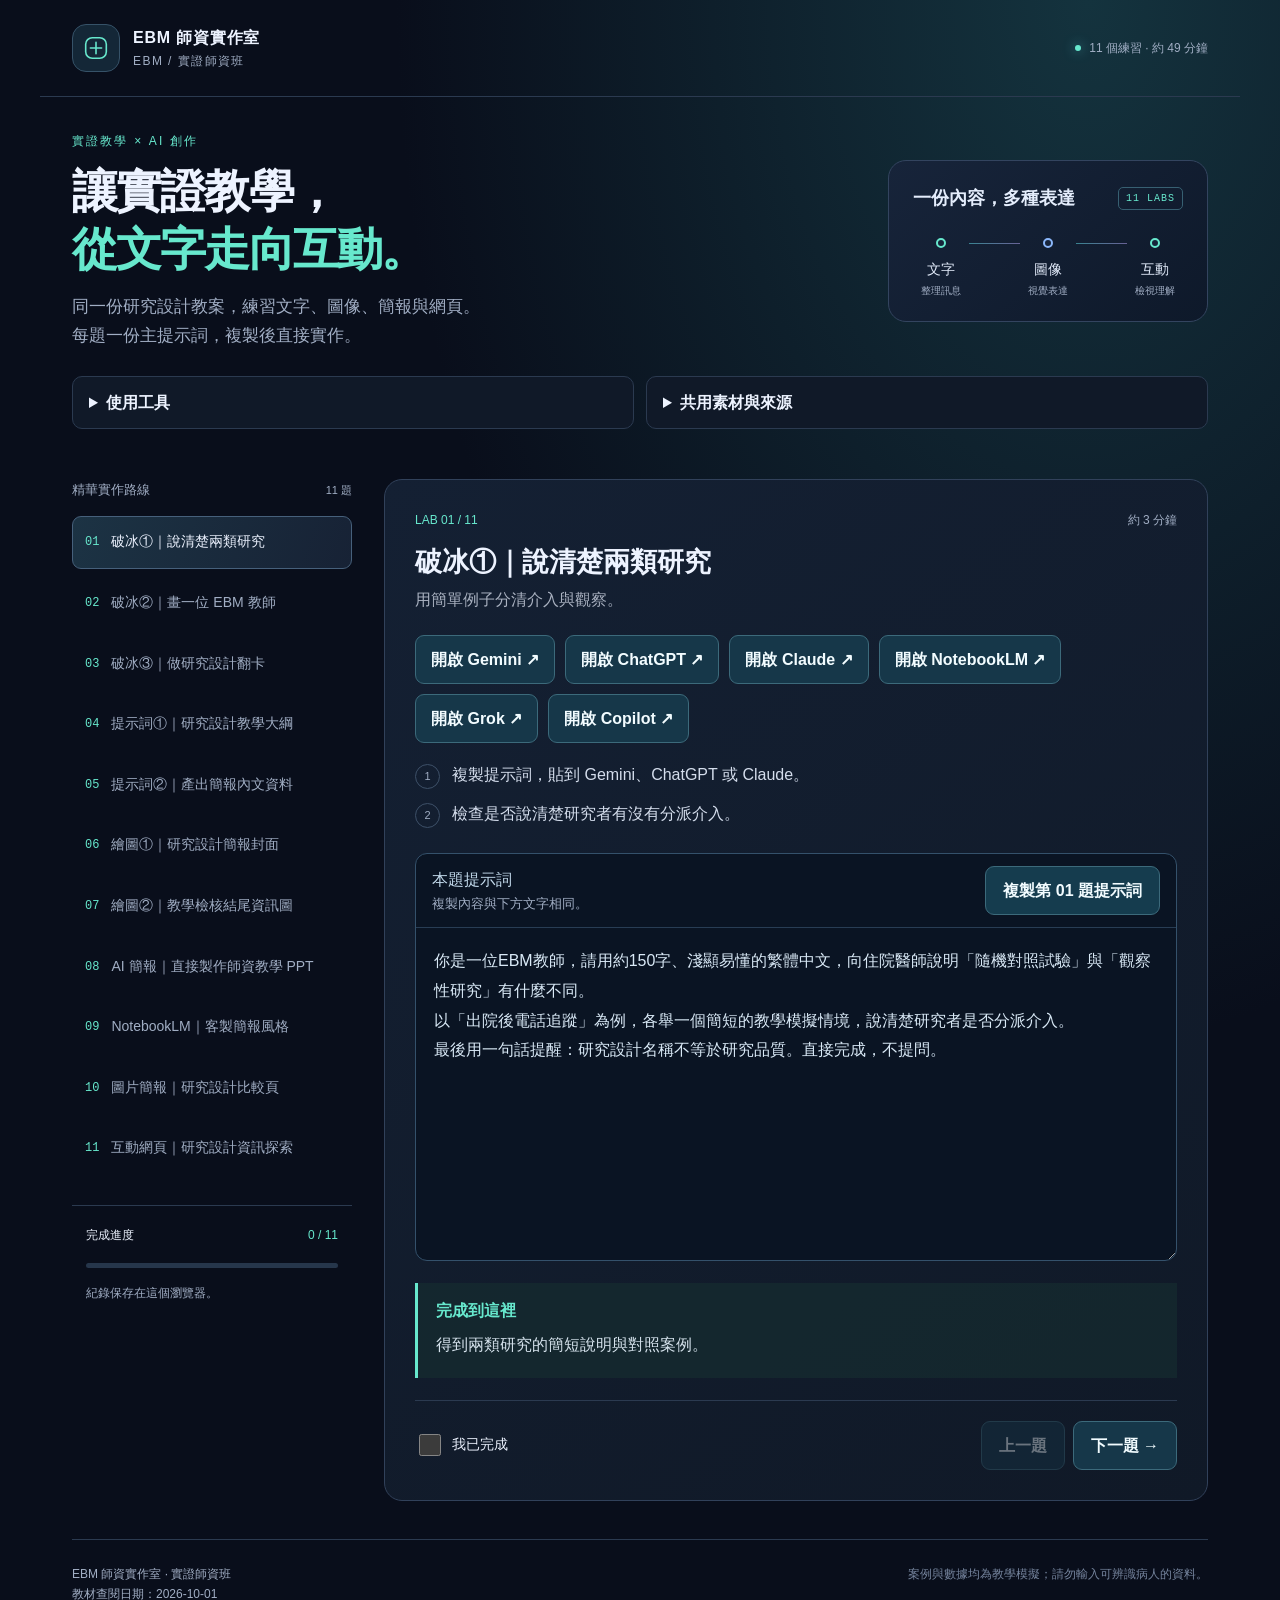
==== index.html @ 9d6d58e2 "Let learners generate outline and content without prewritten source pages" ====
<!doctype html><html lang="zh-Hant"><head><meta charset="utf-8"><meta name="viewport" content="width=device-width,initial-scale=1"><meta name="color-scheme" content="dark"><meta name="description" content="EBM教學教師AI精華實作：文字、繪圖、簡報與互動網頁。"><title>EBM 師資實作室｜實證師資班</title><link rel="icon" href="favicon.svg"><link rel="stylesheet" href="style.css"></head><body><a class="skip" href="#lesson">跳到練習</a><header><a class="brand" href="index.html"><span class="brand-icon" aria-hidden="true"><svg viewBox="0 0 32 32" fill="none"><rect x="5" y="5" width="22" height="22" rx="7"/><path d="M16 10v12M10 16h12"/></svg></span><span>EBM 師資實作室<small>EBM / 實證師資班</small></span></a><span class="status"><span class="dot"></span>11 個練習 · 約 49 分鐘</span></header><main><section class="intro"><div><p class="eyebrow">實證教學 × AI 創作</p><h1>讓實證教學，<br><span>從文字走向互動。</span></h1><p class="lead">同一份研究設計教案，練習文字、圖像、簡報與網頁。<br>每題一份主提示詞，複製後直接實作。</p></div><div class="route-art" aria-hidden="true"><div class="travel-top">一份內容，多種表達<span class="travel-tag">11 LABS</span></div><div class="travel-route"><span class="travel-stop"><i></i><b>文字</b><small>整理訊息</small></span><span class="travel-connector"></span><span class="travel-stop"><i></i><b>圖像</b><small>視覺表達</small></span><span class="travel-connector"></span><span class="travel-stop"><i></i><b>互動</b><small>檢視理解</small></span></div></div></section><section class="setup" aria-label="課前準備"><details><summary>使用工具</summary><div class="setup-body"><div class="tool-links"><a href="https://gemini.google.com/" target="_blank" rel="noopener noreferrer">Gemini ↗</a><a href="https://chatgpt.com/" target="_blank" rel="noopener noreferrer">ChatGPT ↗</a><a href="https://claude.ai/" target="_blank" rel="noopener noreferrer">Claude ↗</a><a href="https://notebooklm.google.com/" target="_blank" rel="noopener noreferrer">NotebookLM ↗</a><a href="https://grok.com/" target="_blank" rel="noopener noreferrer">Grok ↗</a><a href="https://copilot.microsoft.com/" target="_blank" rel="noopener noreferrer">Copilot ↗</a></div><p>先登入工具。圖片生成、PPTX 與簡報功能依工具及帳號而異，無法使用時可跟著講師示範。</p></div></details><details><summary>共用素材與來源</summary><div class="setup-body"><p>本課以 EBM 教師示範「如何教隨機對照試驗與觀察性研究」為情境。案例與數據均為教學模擬，不代表真實研究。</p><button data-source>複製共用素材</button> <a href="EBM六頁教學素材.txt" download>下載文字檔</a><details><summary>查看六頁素材</summary><pre id="sourceText"></pre></details><a href="https://www.cebm.ox.ac.uk/resources/ebm-tools/study-designs" target="_blank" rel="noopener noreferrer">Oxford CEBM：研究設計 ↗</a><br><a href="https://casp-uk.net/casp-tools-checklists/" target="_blank" rel="noopener noreferrer">CASP：文獻評讀工具 ↗</a></div></details></section><div class="workspace"><aside><div class="list-head"><h2>精華實作路線</h2><span>11 題</span></div><nav id="lessons" aria-label="練習題目"></nav><div class="progress-box"><div><span>完成進度</span><strong id="progressText">0 / 11</strong></div><progress id="progress" max="11" value="0" aria-label="已完成題數"></progress><p>紀錄保存在這個瀏覽器。</p></div></aside><article id="lesson" tabindex="-1" aria-labelledby="lessonTitle"></article></div><footer><div>EBM 師資實作室 · 實證師資班<br>教材查閱日期：2026-10-01</div><span>案例與數據均為教學模擬；請勿輸入可辨識病人的資料。</span></footer></main><div id="toast" role="status" aria-live="polite"></div><dialog id="copyDialog"><h2>手動複製</h2><p>請全選下方內容，再複製到 AI 工具。</p><textarea id="manualCopy" readonly aria-label="待複製的提示詞"></textarea><button id="selectCopy">全選文字</button> <button id="closeCopy">關閉</button></dialog><dialog id="completionDialog" aria-labelledby="completionTitle" aria-describedby="completionMessage"><div class="celebration-particles" aria-hidden="true"></div><div class="completion-badge" aria-hidden="true">✓</div><p class="completion-label">全部練習完成</p><h2 id="completionTitle">恭喜你，完成 100%！</h2><p id="completionMessage">你已完成全部練習。</p><p class="completion-encouragement">把今天的靈感帶進教學，讓 AI 成為你的創作夥伴。</p><button id="closeCompletion" autofocus>太棒了！繼續探索</button></dialog><script src="course.js?v=20261003-outline"></script><script src="app.js?v=20261003-outline"></script></body></html>
---- style.css ----
:root{color-scheme:dark;--bg:#090e1b;--panel:#111b2c;--line:#2b3a50;--ink:#edf3ff;--muted:#a1aec4;--cyan:#62e5ee;--purple:#bca6fa}*{box-sizing:border-box}html{scroll-behavior:smooth}body{margin:0;background:radial-gradient(ellipse at 88% 0%,#1b2345 0,transparent 38%),var(--bg);color:var(--ink);font:16px/1.7 -apple-system,BlinkMacSystemFont,"Noto Sans TC","Microsoft JhengHei",sans-serif}button,input,textarea{font:inherit}button,a,summary{-webkit-tap-highlight-color:transparent}button,summary{cursor:pointer}a{color:var(--cyan);text-underline-offset:4px}button{border:1px solid #3c6a7b;background:#163749;color:#f2fcff;border-radius:9px;padding:10px 17px;font-weight:600}button:hover{background:#205067;border-color:var(--cyan)}button:disabled{opacity:.4;cursor:default}a:focus-visible,button:focus-visible,summary:focus-visible,textarea:focus-visible,input:focus-visible{outline:3px solid var(--cyan);outline-offset:4px}.skip{position:fixed;top:-100px;left:20px;z-index:20;background:var(--panel);padding:12px}.skip:focus{top:10px}header{max-width:1200px;margin:auto;padding:24px 32px;display:flex;align-items:center;justify-content:space-between;border-bottom:1px solid var(--line)}.brand{display:flex;align-items:center;gap:13px;text-decoration:none;color:var(--ink);font-weight:750;letter-spacing:.05em}.brand-icon{font-size:31px;color:var(--cyan);width:49px;height:49px;display:grid;place-items:center;background:#142737;border:1px solid #365268;border-radius:14px}.brand small{display:block;font-size:11px;color:var(--muted);font-weight:500;letter-spacing:.12em}.status{font-size:12px;color:var(--muted);display:flex;align-items:center;gap:8px}.dot{height:6px;width:6px;background:var(--cyan);border-radius:50%;box-shadow:0 0 12px #62e5ee99}main{max-width:1200px;margin:auto;padding:0 32px}.intro{display:flex;justify-content:space-between;align-items:center;padding:34px 0 25px;gap:20px}.eyebrow{color:var(--cyan);font-size:12px;letter-spacing:.18em;margin:0 0 12px}h1{font-size:clamp(30px,4vw,46px);line-height:1.25;letter-spacing:-.04em;margin:0 0 15px}h1 span{color:var(--cyan)}.lead{color:var(--muted);font-size:15px;margin:0}.route-art{width:320px;flex:0 0 320px;padding:22px 24px;border:1px solid #33445f;border-radius:18px;background:linear-gradient(140deg,#17243a,#0e192a)}.travel-top{display:flex;align-items:center;justify-content:space-between;color:#e4edfc;font-size:18px;font-weight:650}.travel-tag{font:10px/1.5 ui-monospace,monospace;letter-spacing:.1em;color:var(--cyan);border:1px solid #376072;border-radius:5px;padding:3px 7px}.travel-route{display:flex;align-items:flex-start;margin-top:24px}.travel-stop{display:flex;flex:0 0 56px;align-items:center;flex-direction:column}.travel-stop i{width:10px;height:10px;border:2px solid var(--cyan);border-radius:50%;background:#17243a}.travel-stop:nth-of-type(3) i{border-color:var(--purple)}.travel-stop b{font-size:14px;font-weight:500;margin-top:10px;color:#e4edfc}.travel-stop small{font-size:10px;color:var(--muted);white-space:nowrap}.travel-connector{height:1px;background:linear-gradient(90deg,#62e5ee80,#bca6fa80);flex:1;margin-top:5px}
.setup{display:grid;grid-template-columns:1fr 1fr;gap:12px;margin-bottom:24px;align-items:start}.setup>details{background:#101928;border:1px solid var(--line);border-radius:10px;padding:12px 16px}.setup summary{font-size:14px;font-weight:650}.setup summary>span{font-size:11px;display:inline-block;color:var(--muted);font-weight:400;margin-left:12px}.setup-body{font-size:14px;padding-top:8px}.setup-body p{color:var(--muted)}.tool-links{display:flex;gap:8px;flex-wrap:wrap}.tool-links a{border:1px solid var(--line);border-radius:7px;padding:7px 11px;text-decoration:none}.small{font-size:12px}.material-grid{display:grid;gap:16px}h3{font-size:15px}pre{white-space:pre-wrap;overflow-wrap:anywhere;font:14px/1.8 inherit;color:var(--muted)}.tabs{display:flex;gap:7px;padding:10px 0 14px;border-bottom:1px solid var(--line);overflow:auto}.tabs button{background:transparent;border-color:transparent;color:var(--muted);white-space:nowrap;padding:12px 16px}.tabs button small{font-size:10px;opacity:.8;margin-left:6px}.tabs button[aria-pressed=true]{color:var(--cyan);background:#163340;border-color:#376072}.workspace{display:grid;grid-template-columns:250px minmax(0,1fr);gap:32px;padding:26px 0 38px;align-items:start}.list-head{display:flex;align-items:center;justify-content:space-between;margin-bottom:15px}.list-head h2{font-size:13px;margin:0;color:var(--muted);font-weight:500}.list-head span{font-size:11px;color:var(--muted)}#lessons{display:grid;gap:8px}#lessons button{text-align:left;display:flex;align-items:flex-start;gap:12px;padding:14px 12px;border:1px solid transparent;background:transparent;color:var(--muted);font-size:14px;line-height:1.5;font-weight:500}#lessons button[aria-current=step]{background:linear-gradient(110deg,#1c3344,#172235);border-color:#46607b;color:var(--ink)}.num{font:12px/1.8 ui-monospace,monospace;color:var(--cyan);padding-top:1px}.done-mark{margin-left:auto;color:var(--cyan)}.progress-box{margin-top:30px;padding:19px 14px;border-top:1px solid var(--line)}.progress-box>div{display:flex;justify-content:space-between;font-size:12px}.progress-box strong{color:var(--cyan);font-weight:500}progress{width:100%;height:5px;border:0;margin-top:12px;accent-color:var(--cyan);border-radius:5px;overflow:hidden}progress::-webkit-progress-bar{background:#26364b}progress::-webkit-progress-value{background:var(--cyan)}.progress-box p{color:var(--muted);font-size:12px;margin:10px 0 0}article{background:linear-gradient(145deg,#142033,#101927);border:1px solid #31415a;border-radius:18px;padding:30px;min-width:0;scroll-margin-top:22px}article:focus{outline:none}.meta{display:flex;justify-content:space-between;font-size:12px;color:var(--cyan);gap:10px}.meta span:last-child{color:var(--muted)}article h2{font-size:26px;line-height:1.45;margin:12px 0 4px}.learning-point{margin:0 0 22px;color:#aab2c1;font-size:14px}.steps{padding:0;list-style:none;display:grid;gap:11px;margin-bottom:25px;counter-reset:step}.steps li{font-size:14px;display:flex;gap:12px;align-items:baseline;color:#d4ddec;counter-increment:step}.steps li:before{content:counter(step);border:1px solid #3d5068;color:var(--muted);border-radius:50%;flex:0 0 23px;height:23px;display:grid;place-items:center;font-size:11px}.prompt{border:1px solid #34516b;border-radius:12px;overflow:hidden;background:#0a1423}.prompt-head{padding:12px 16px;border-bottom:1px solid #283d54;display:flex;align-items:center;justify-content:space-between;gap:10px}.prompt-head label{font-size:13px;color:#c3daec}.prompt-head label small{display:block;font-size:10px;color:var(--muted);font-weight:400}.prompt-head button{font-size:13px;white-space:nowrap;background:#153c4e}.prompt textarea{width:100%;border:0;display:block;background:transparent;color:#d9e9f6;padding:18px;resize:vertical;line-height:1.9;font-size:14px;min-height:170px;max-height:500px}.prompt textarea:focus{outline-offset:-4px}.tip{padding:14px 16px;border-left:2px solid var(--purple);color:#b9c5d8;background:#24233a66;font-size:13px;margin:18px 0}.extra{margin:18px 0;font-size:14px}.extra p{color:var(--muted)}.checks{border:0;padding:0;margin:23px 0;display:grid;gap:8px}.checks legend{font-size:13px;margin-bottom:10px;color:var(--cyan)}.checks label{font-size:13px;color:#c3ccdc;display:flex;gap:9px;align-items:baseline}input[type=checkbox]{accent-color:var(--cyan);width:16px;height:16px}.lesson-bottom{border-top:1px solid var(--line);padding-top:20px;display:flex;justify-content:space-between;gap:12px;flex-wrap:wrap}.finish{font-size:14px;display:flex;align-items:center;gap:8px}.actions{display:flex;gap:8px}.quiet{background:transparent;border-color:var(--line);color:var(--muted);font-size:12px}.end-note{font-size:14px;color:var(--cyan)}footer{padding:24px 0 36px;border-top:1px solid var(--line);display:flex;gap:20px;align-items:flex-start;font-size:12px;color:var(--muted);flex-wrap:wrap}footer>div{margin-right:auto}footer span{color:#75849d}footer details{max-width:510px}footer details a{display:block;margin:8px 0}footer p{line-height:1.8}#toast{position:fixed;bottom:22px;left:50%;transform:translateX(-50%);background:#d2f6f4;color:#102c30;border-radius:9px;padding:10px 20px;box-shadow:0 6px 30px #0007;font-size:14px;z-index:10;max-width:90%;opacity:0;pointer-events:none}#toast.show{opacity:1}dialog{background:var(--panel);color:var(--ink);border:1px solid var(--line);border-radius:15px;width:min(650px,92vw);padding:24px}dialog::backdrop{background:#000b}dialog textarea{width:100%;height:260px;background:var(--bg);color:var(--ink);border:1px solid var(--line);padding:14px;margin-bottom:14px}@media(max-width:760px){header{padding:17px 20px}.status{display:none}main{padding:0 20px}.intro{padding:28px 0}.route-art{display:none}.setup{grid-template-columns:1fr}.workspace{grid-template-columns:1fr;gap:16px;padding-top:16px}.tabs button{padding:10px 12px}.tabs small{display:none}.progress-box{display:none}#lessons{display:flex;overflow-x:auto;gap:8px;padding-bottom:5px}#lessons button{min-width:175px;font-size:12px;padding:10px}.list-head{margin-bottom:8px}article{padding:22px 18px}article h2{font-size:23px}.prompt-head{padding:10px}.lesson-bottom{align-items:center}footer{gap:15px}.setup summary>span{font-size:10px}}@media(max-width:420px){.route-art{display:none}h1{font-size:32px}.prompt-head label small{max-width:125px}.setup summary>span{display:block;margin:3px 0 0 16px}}@media(prefers-reduced-motion:reduce){html{scroll-behavior:auto}}
/* Keep horizontal lesson navigation inside narrow screens. */
.workspace>aside{min-width:0}.steps li{overflow-wrap:anywhere}footer details{min-width:0;overflow-wrap:anywhere}@media(max-width:760px){.workspace{grid-template-columns:minmax(0,1fr)}.prompt-head{flex-wrap:wrap}}

.brand-icon{flex:0 0 48px;width:48px;height:48px;line-height:1}.brand-icon svg{display:block;width:30px;height:30px;stroke:currentColor;stroke-width:1.7;stroke-linecap:round;stroke-linejoin:round}

.practice-blocks{display:grid;gap:14px;margin:20px 0}.practice-block{padding:18px;border:1px solid #46516d;border-radius:12px;background:#1c2337}.practice-block h3{margin:0 0 8px;font-size:18px}.practice-block p{color:var(--muted);margin:6px 0 12px}.practice-prompt{white-space:pre-wrap;color:#d9e9f6;font-size:16px;line-height:1.9;margin-bottom:14px}.practice-block button{min-height:48px}.prompt textarea{font-size:16px}.extra p{white-space:pre-wrap}

.icebreaker-tools{margin:18px 0 24px;padding:18px;border:1px solid #34516b;border-radius:12px;background:#101c2d}.icebreaker-tools h3{margin:0 0 12px;font-size:18px}.icebreaker-tools>div{display:flex;flex-wrap:wrap;gap:12px}.icebreaker-tools a{display:inline-flex;align-items:center;justify-content:center;min-height:48px;padding:10px 18px;border:1px solid #3c6a7b;border-radius:9px;background:#163749;color:#f2fcff;text-decoration:none;font-size:18px;font-weight:600}.icebreaker-tools a:hover{background:#205067;border-color:var(--cyan)}.icebreaker-tools p{margin:12px 0 0;font-size:15px;color:var(--muted)}@media(max-width:420px){.icebreaker-tools a{width:100%}}
:root{--cyan:#67e8cd;--purple:#8bb7fa}body{background:radial-gradient(ellipse at 85% 0%,#14333e 0,transparent 45%),#090e1b}.workspace{grid-template-columns:280px minmax(0,1fr)}.lead{font-size:17px}.learning-point{font-size:16px}.steps li{font-size:16px}.prompt textarea{font-size:16px;line-height:1.85;min-height:300px;max-height:600px}.prompt-head label small{font-size:13px;max-width:320px}.prompt-head label{font-size:16px}.prompt-head button{font-size:16px;min-height:48px}.launch-links{display:flex;gap:10px;flex-wrap:wrap;margin:18px 0}.launch-links a{background:#163749;border:1px solid #3c6a7b;color:#f2fcff;padding:10px 15px;min-height:48px;border-radius:9px;text-decoration:none;font-weight:600}.launch-links a:hover{background:#205067}.finish-target{border-left:3px solid var(--cyan);padding:14px 18px;background:#17313288;margin:22px 0}.finish-target strong{color:var(--cyan)}.finish-target p{margin:6px 0;color:#d6e3ed}.source-action{display:flex;align-items:center;gap:14px;flex-wrap:wrap;margin:18px 0}.source-action span{color:var(--muted);font-size:14px}#sourceText{font-family:inherit;font-size:15px;max-height:380px;overflow:auto}.setup summary{font-size:16px}.brand small{font-size:12px}.finish input{width:22px;height:22px}.actions button{min-height:44px}.prompt-head{flex-wrap:wrap}.travel-top{gap:12px}.travel-tag{white-space:nowrap}article h2{font-size:27px}@media(max-width:760px){.workspace{grid-template-columns:minmax(0,1fr)}#lessons button{min-width:215px;font-size:15px}.progress-box{display:block;margin-top:8px;padding:10px}.progress-box p{display:none}.meta{font-size:13px}.prompt-head button{width:100%}.prompt-head label small{max-width:none}.lesson-bottom .actions{width:100%;justify-content:space-between}}

/* Completion celebration: finite animation, with a static reduced-motion view. */
#completionDialog{width:min(520px,92vw);max-height:90dvh;overflow:auto;text-align:center;padding:40px 28px;border:1px solid #67e8cd88;background:radial-gradient(circle at 50% 0%,#204b51,#101b2d 65%);box-shadow:0 0 70px #67e8cd22}
#completionDialog::backdrop{background:#030812d9}
#completionDialog h2{font-size:clamp(24px,5vw,32px);margin:12px 0;color:#f3fffc}
.completion-badge{display:grid;place-items:center;width:80px;height:80px;margin:0 auto 20px;border:2px solid var(--cyan);border-radius:50%;font-size:44px;color:var(--cyan);background:#143d3e}
.completion-label{color:var(--cyan);letter-spacing:3px;font-size:14px}.completion-encouragement{color:#abbdd0}#completionDialog p{line-height:1.8}#closeCompletion{margin-top:16px;min-height:48px;background:#67e8cd;color:#09242c;font-weight:700;border:0;padding:12px 24px;border-radius:10px}
.celebration-particles{position:absolute;inset:0;overflow:hidden;pointer-events:none;border-radius:inherit}.celebration-particles i{position:absolute;left:var(--x);top:-15px;width:7px;height:14px;background:var(--color);opacity:0;animation:celebrate-fall 2.4s var(--delay) ease-out both}
@keyframes celebrate-fall{0%{opacity:0;transform:translateY(0) rotate(0)}15%{opacity:1}100%{opacity:0;transform:translateY(460px) rotate(var(--turn))}}
@media(prefers-reduced-motion:reduce){.celebration-particles{display:none}}
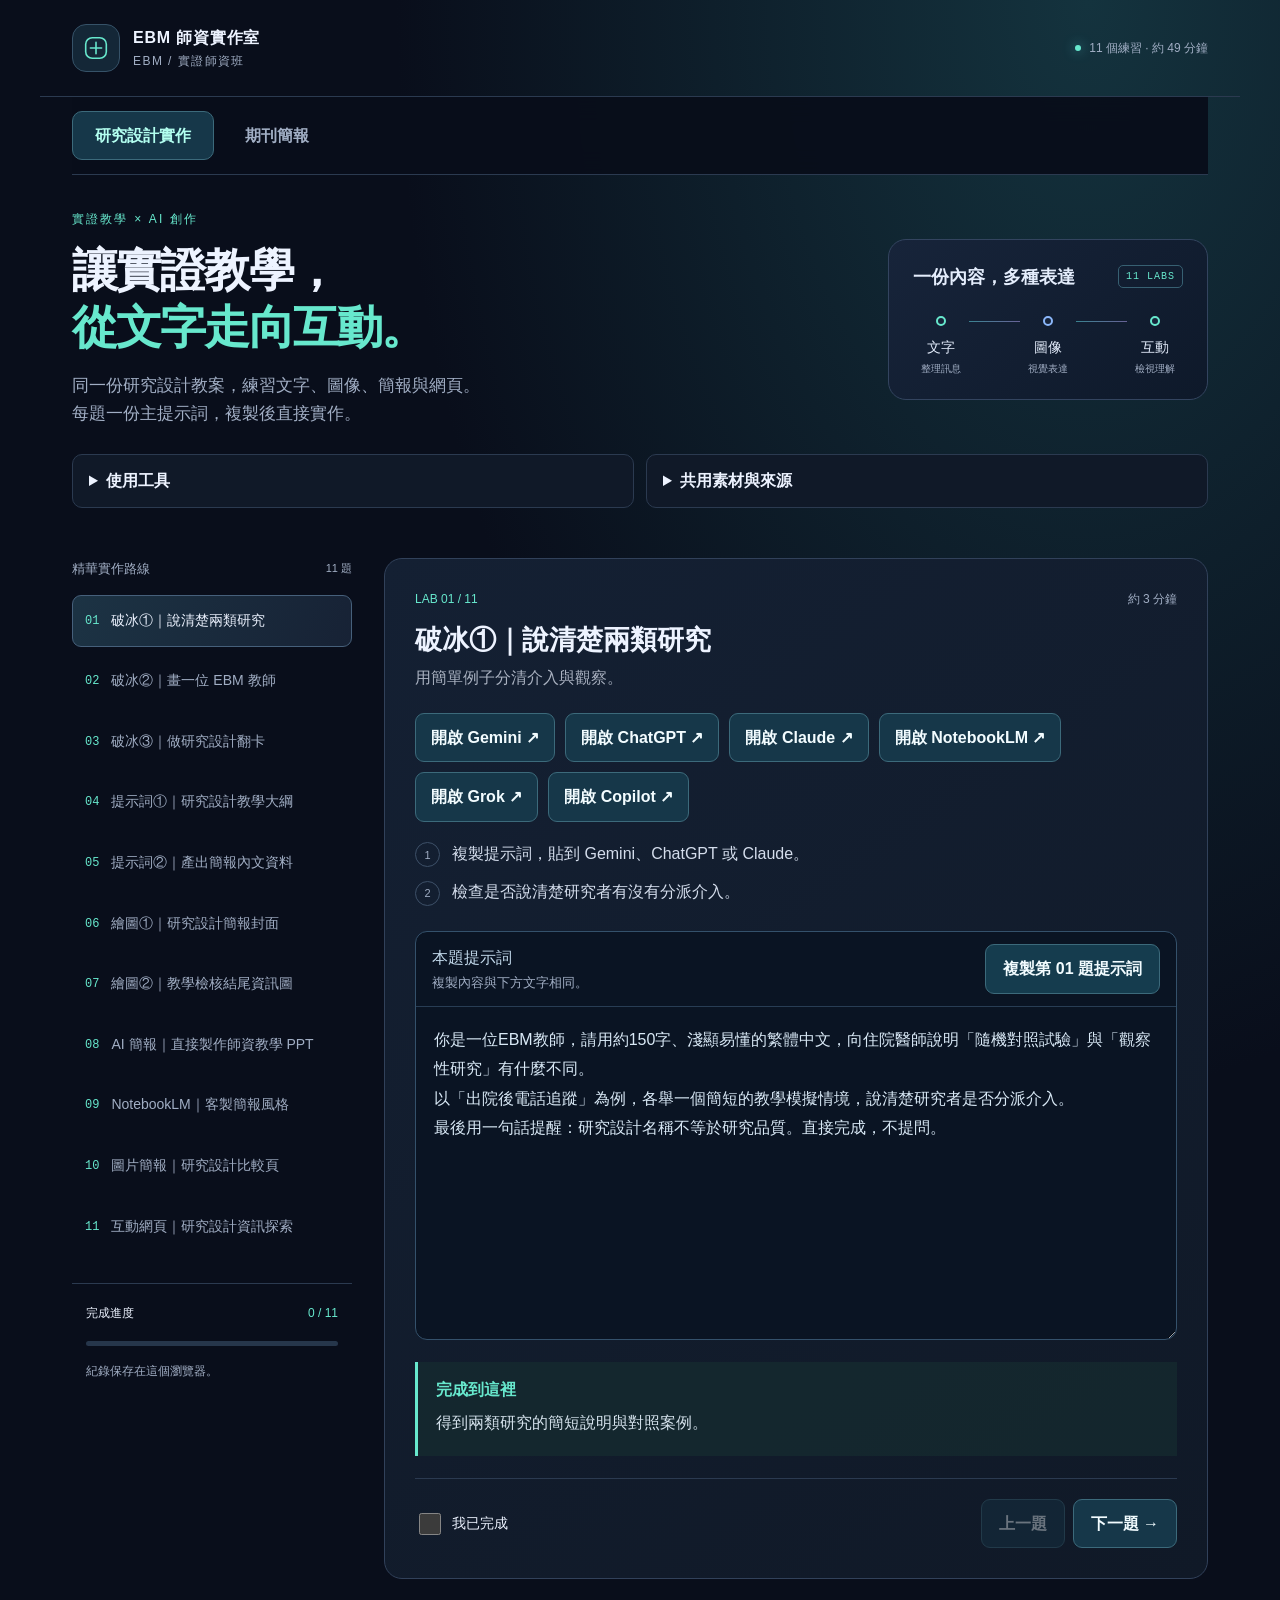
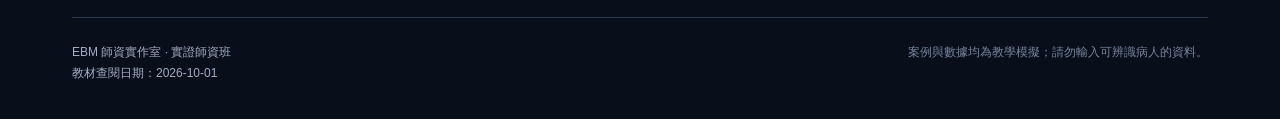
==== commit 3ccbb514: "Add journal presentation practice tab with extraction and five design routes" ====
--- a/index.html
+++ b/index.html
@@ -1 +1 @@
-<!doctype html><html lang="zh-Hant"><head><meta charset="utf-8"><meta name="viewport" content="width=device-width,initial-scale=1"><meta name="color-scheme" content="dark"><meta name="description" content="EBM教學教師AI精華實作：文字、繪圖、簡報與互動網頁。"><title>EBM 師資實作室｜實證師資班</title><link rel="icon" href="favicon.svg"><link rel="stylesheet" href="style.css"></head><body><a class="skip" href="#lesson">跳到練習</a><header><a class="brand" href="index.html"><span class="brand-icon" aria-hidden="true"><svg viewBox="0 0 32 32" fill="none"><rect x="5" y="5" width="22" height="22" rx="7"/><path d="M16 10v12M10 16h12"/></svg></span><span>EBM 師資實作室<small>EBM / 實證師資班</small></span></a><span class="status"><span class="dot"></span>11 個練習 · 約 49 分鐘</span></header><main><section class="intro"><div><p class="eyebrow">實證教學 × AI 創作</p><h1>讓實證教學，<br><span>從文字走向互動。</span></h1><p class="lead">同一份研究設計教案，練習文字、圖像、簡報與網頁。<br>每題一份主提示詞，複製後直接實作。</p></div><div class="route-art" aria-hidden="true"><div class="travel-top">一份內容，多種表達<span class="travel-tag">11 LABS</span></div><div class="travel-route"><span class="travel-stop"><i></i><b>文字</b><small>整理訊息</small></span><span class="travel-connector"></span><span class="travel-stop"><i></i><b>圖像</b><small>視覺表達</small></span><span class="travel-connector"></span><span class="travel-stop"><i></i><b>互動</b><small>檢視理解</small></span></div></div></section><section class="setup" aria-label="課前準備"><details><summary>使用工具</summary><div class="setup-body"><div class="tool-links"><a href="https://gemini.google.com/" target="_blank" rel="noopener noreferrer">Gemini ↗</a><a href="https://chatgpt.com/" target="_blank" rel="noopener noreferrer">ChatGPT ↗</a><a href="https://claude.ai/" target="_blank" rel="noopener noreferrer">Claude ↗</a><a href="https://notebooklm.google.com/" target="_blank" rel="noopener noreferrer">NotebookLM ↗</a><a href="https://grok.com/" target="_blank" rel="noopener noreferrer">Grok ↗</a><a href="https://copilot.microsoft.com/" target="_blank" rel="noopener noreferrer">Copilot ↗</a></div><p>先登入工具。圖片生成、PPTX 與簡報功能依工具及帳號而異，無法使用時可跟著講師示範。</p></div></details><details><summary>共用素材與來源</summary><div class="setup-body"><p>本課以 EBM 教師示範「如何教隨機對照試驗與觀察性研究」為情境。案例與數據均為教學模擬，不代表真實研究。</p><button data-source>複製共用素材</button> <a href="EBM六頁教學素材.txt" download>下載文字檔</a><details><summary>查看六頁素材</summary><pre id="sourceText"></pre></details><a href="https://www.cebm.ox.ac.uk/resources/ebm-tools/study-designs" target="_blank" rel="noopener noreferrer">Oxford CEBM：研究設計 ↗</a><br><a href="https://casp-uk.net/casp-tools-checklists/" target="_blank" rel="noopener noreferrer">CASP：文獻評讀工具 ↗</a></div></details></section><div class="workspace"><aside><div class="list-head"><h2>精華實作路線</h2><span>11 題</span></div><nav id="lessons" aria-label="練習題目"></nav><div class="progress-box"><div><span>完成進度</span><strong id="progressText">0 / 11</strong></div><progress id="progress" max="11" value="0" aria-label="已完成題數"></progress><p>紀錄保存在這個瀏覽器。</p></div></aside><article id="lesson" tabindex="-1" aria-labelledby="lessonTitle"></article></div><footer><div>EBM 師資實作室 · 實證師資班<br>教材查閱日期：2026-10-01</div><span>案例與數據均為教學模擬；請勿輸入可辨識病人的資料。</span></footer></main><div id="toast" role="status" aria-live="polite"></div><dialog id="copyDialog"><h2>手動複製</h2><p>請全選下方內容，再複製到 AI 工具。</p><textarea id="manualCopy" readonly aria-label="待複製的提示詞"></textarea><button id="selectCopy">全選文字</button> <button id="closeCopy">關閉</button></dialog><dialog id="completionDialog" aria-labelledby="completionTitle" aria-describedby="completionMessage"><div class="celebration-particles" aria-hidden="true"></div><div class="completion-badge" aria-hidden="true">✓</div><p class="completion-label">全部練習完成</p><h2 id="completionTitle">恭喜你，完成 100%！</h2><p id="completionMessage">你已完成全部練習。</p><p class="completion-encouragement">把今天的靈感帶進教學，讓 AI 成為你的創作夥伴。</p><button id="closeCompletion" autofocus>太棒了！繼續探索</button></dialog><script src="course.js?v=20261003-outline"></script><script src="app.js?v=20261003-outline"></script></body></html>
+<!doctype html><html lang="zh-Hant"><head><meta charset="utf-8"><meta name="viewport" content="width=device-width,initial-scale=1"><meta name="color-scheme" content="dark"><meta name="description" content="EBM教學教師AI精華實作：文字、繪圖、簡報與互動網頁。"><title>EBM 師資實作室｜實證師資班</title><link rel="icon" href="favicon.svg"><link rel="stylesheet" href="style.css?v=20261107-journal"></head><body><a class="skip" href="#lesson">跳到練習</a><header><a class="brand" href="index.html"><span class="brand-icon" aria-hidden="true"><svg viewBox="0 0 32 32" fill="none"><rect x="5" y="5" width="22" height="22" rx="7"/><path d="M16 10v12M10 16h12"/></svg></span><span>EBM 師資實作室<small>EBM / 實證師資班</small></span></a><span class="status"><span class="dot"></span>11 個練習 · 約 49 分鐘</span></header><main><nav class="course-tabs" aria-label="課程分頁"><a href="index.html" aria-current="page">研究設計實作</a><a href="journal.html">期刊簡報</a></nav><section class="intro"><div><p class="eyebrow">實證教學 × AI 創作</p><h1>讓實證教學，<br><span>從文字走向互動。</span></h1><p class="lead">同一份研究設計教案，練習文字、圖像、簡報與網頁。<br>每題一份主提示詞，複製後直接實作。</p></div><div class="route-art" aria-hidden="true"><div class="travel-top">一份內容，多種表達<span class="travel-tag">11 LABS</span></div><div class="travel-route"><span class="travel-stop"><i></i><b>文字</b><small>整理訊息</small></span><span class="travel-connector"></span><span class="travel-stop"><i></i><b>圖像</b><small>視覺表達</small></span><span class="travel-connector"></span><span class="travel-stop"><i></i><b>互動</b><small>檢視理解</small></span></div></div></section><section class="setup" aria-label="課前準備"><details><summary>使用工具</summary><div class="setup-body"><div class="tool-links"><a href="https://gemini.google.com/" target="_blank" rel="noopener noreferrer">Gemini ↗</a><a href="https://chatgpt.com/" target="_blank" rel="noopener noreferrer">ChatGPT ↗</a><a href="https://claude.ai/" target="_blank" rel="noopener noreferrer">Claude ↗</a><a href="https://notebooklm.google.com/" target="_blank" rel="noopener noreferrer">NotebookLM ↗</a><a href="https://grok.com/" target="_blank" rel="noopener noreferrer">Grok ↗</a><a href="https://copilot.microsoft.com/" target="_blank" rel="noopener noreferrer">Copilot ↗</a></div><p>先登入工具。圖片生成、PPTX 與簡報功能依工具及帳號而異，無法使用時可跟著講師示範。</p></div></details><details><summary>共用素材與來源</summary><div class="setup-body"><p>本課以 EBM 教師示範「如何教隨機對照試驗與觀察性研究」為情境。案例與數據均為教學模擬，不代表真實研究。</p><button data-source>複製共用素材</button> <a href="EBM六頁教學素材.txt" download>下載文字檔</a><details><summary>查看六頁素材</summary><pre id="sourceText"></pre></details><a href="https://www.cebm.ox.ac.uk/resources/ebm-tools/study-designs" target="_blank" rel="noopener noreferrer">Oxford CEBM：研究設計 ↗</a><br><a href="https://casp-uk.net/casp-tools-checklists/" target="_blank" rel="noopener noreferrer">CASP：文獻評讀工具 ↗</a></div></details></section><div class="workspace"><aside><div class="list-head"><h2>精華實作路線</h2><span>11 題</span></div><nav id="lessons" aria-label="練習題目"></nav><div class="progress-box"><div><span>完成進度</span><strong id="progressText">0 / 11</strong></div><progress id="progress" max="11" value="0" aria-label="已完成題數"></progress><p>紀錄保存在這個瀏覽器。</p></div></aside><article id="lesson" tabindex="-1" aria-labelledby="lessonTitle"></article></div><footer><div>EBM 師資實作室 · 實證師資班<br>教材查閱日期：2026-10-01</div><span>案例與數據均為教學模擬；請勿輸入可辨識病人的資料。</span></footer></main><div id="toast" role="status" aria-live="polite"></div><dialog id="copyDialog"><h2>手動複製</h2><p>請全選下方內容，再複製到 AI 工具。</p><textarea id="manualCopy" readonly aria-label="待複製的提示詞"></textarea><button id="selectCopy">全選文字</button> <button id="closeCopy">關閉</button></dialog><dialog id="completionDialog" aria-labelledby="completionTitle" aria-describedby="completionMessage"><div class="celebration-particles" aria-hidden="true"></div><div class="completion-badge" aria-hidden="true">✓</div><p class="completion-label">全部練習完成</p><h2 id="completionTitle">恭喜你，完成 100%！</h2><p id="completionMessage">你已完成全部練習。</p><p class="completion-encouragement">把今天的靈感帶進教學，讓 AI 成為你的創作夥伴。</p><button id="closeCompletion" autofocus>太棒了！繼續探索</button></dialog><script src="course.js?v=20261107-journal"></script><script src="app.js?v=20261107-journal"></script></body></html>
--- a/style.css
+++ b/style.css
@@ -19,3 +19,11 @@
 .celebration-particles{position:absolute;inset:0;overflow:hidden;pointer-events:none;border-radius:inherit}.celebration-particles i{position:absolute;left:var(--x);top:-15px;width:7px;height:14px;background:var(--color);opacity:0;animation:celebrate-fall 2.4s var(--delay) ease-out both}
 @keyframes celebrate-fall{0%{opacity:0;transform:translateY(0) rotate(0)}15%{opacity:1}100%{opacity:0;transform:translateY(460px) rotate(var(--turn))}}
 @media(prefers-reduced-motion:reduce){.celebration-particles{display:none}}
+/* Two course pages share a navigation and retain independent progress. */
+.course-tabs{position:sticky;top:0;z-index:5;display:flex;gap:8px;padding:14px 0;background:#090e1bf5;border-bottom:1px solid var(--line);backdrop-filter:blur(12px)}
+.course-tabs a{display:inline-flex;align-items:center;justify-content:center;min-height:48px;padding:10px 22px;border-radius:10px;color:var(--muted);text-decoration:none;font-weight:700;border:1px solid transparent}
+.course-tabs a[aria-current="page"]{background:#163749;color:#b3fff0;border-color:#3c6a7b}.course-tabs a:hover{color:#fff;background:#162b3e}
+article{scroll-margin-top:90px}.lesson-group{color:var(--cyan);font-size:13px;font-weight:700;margin:20px 0 9px}.lesson-group:first-child{margin-top:0}
+.journal-handoff{padding:18px 22px;background:#142a34;border:1px solid #315362;border-radius:12px;margin-bottom:20px}.journal-handoff strong{color:#dcfaf5}.journal-handoff p{margin:5px 0 0;color:var(--muted)}
+.tool-directory{display:grid;grid-template-columns:repeat(2,minmax(0,1fr));gap:12px;margin:24px 0}.tool-directory a{display:flex;flex-direction:column;gap:6px;padding:18px;background:#142737;border:1px solid #365268;border-radius:12px;text-decoration:none;color:var(--ink)}.tool-directory a:hover{border-color:var(--cyan);background:#19394a}.tool-directory strong{display:flex;justify-content:space-between;font-size:18px}.tool-directory a>span{color:var(--muted);font-size:14px}.tool-directory strong span{color:var(--cyan)}
+@media(max-width:760px){.course-tabs{margin:0 -20px;padding:10px 20px}.course-tabs a{flex:1;padding:10px 8px;font-size:15px}.lesson-group{display:none}article{scroll-margin-top:80px}.journal-handoff{padding:15px}.tool-directory{grid-template-columns:1fr}.tool-directory a{padding:14px 16px}}
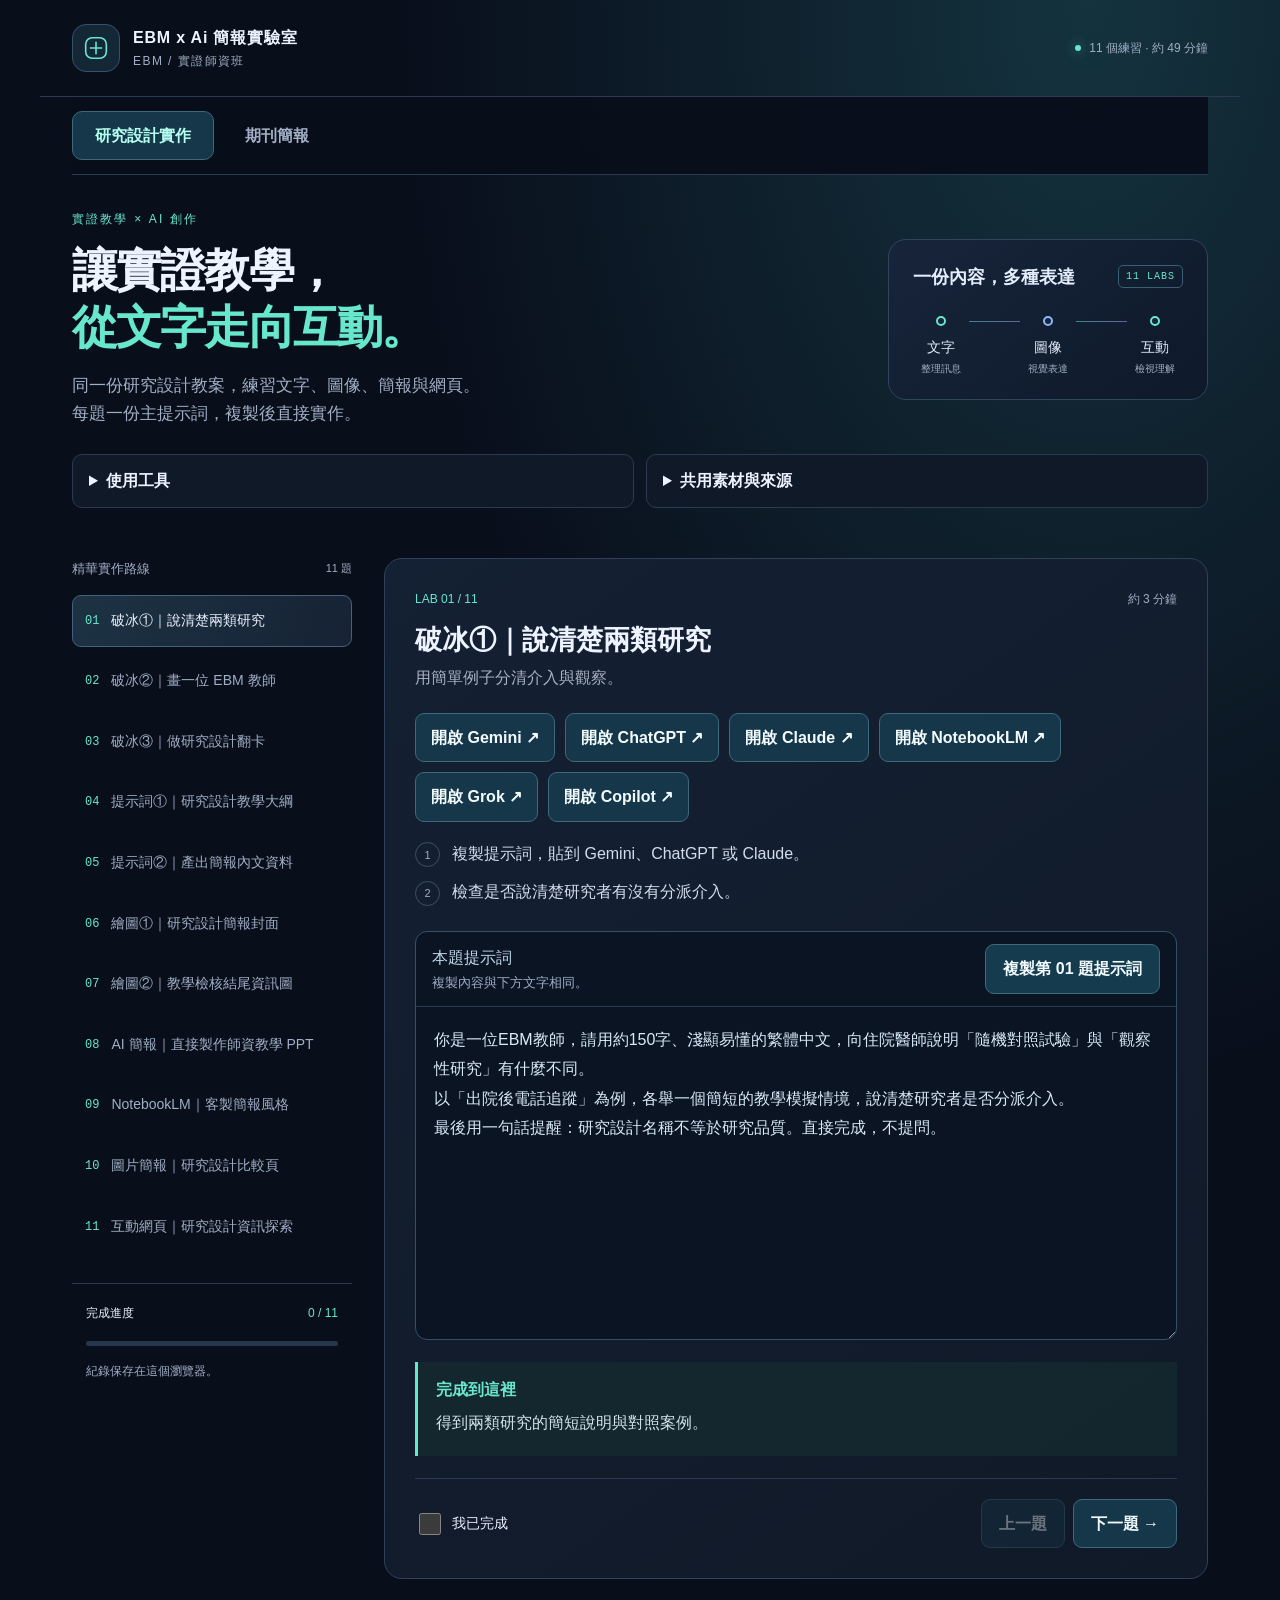
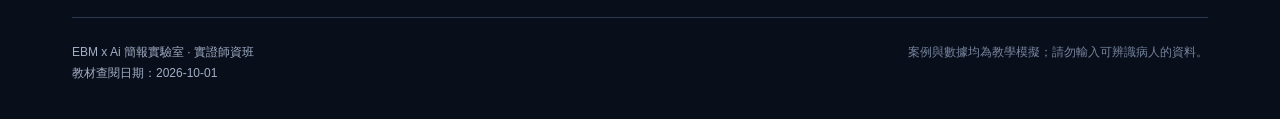
==== commit 104c02e9: "Rename site to EBM x Ai presentation laboratory" ====
--- a/index.html
+++ b/index.html
@@ -1 +1 @@
-<!doctype html><html lang="zh-Hant"><head><meta charset="utf-8"><meta name="viewport" content="width=device-width,initial-scale=1"><meta name="color-scheme" content="dark"><meta name="description" content="EBM教學教師AI精華實作：文字、繪圖、簡報與互動網頁。"><title>EBM 師資實作室｜實證師資班</title><link rel="icon" href="favicon.svg"><link rel="stylesheet" href="style.css?v=20261107-journal"></head><body><a class="skip" href="#lesson">跳到練習</a><header><a class="brand" href="index.html"><span class="brand-icon" aria-hidden="true"><svg viewBox="0 0 32 32" fill="none"><rect x="5" y="5" width="22" height="22" rx="7"/><path d="M16 10v12M10 16h12"/></svg></span><span>EBM 師資實作室<small>EBM / 實證師資班</small></span></a><span class="status"><span class="dot"></span>11 個練習 · 約 49 分鐘</span></header><main><nav class="course-tabs" aria-label="課程分頁"><a href="index.html" aria-current="page">研究設計實作</a><a href="journal.html">期刊簡報</a></nav><section class="intro"><div><p class="eyebrow">實證教學 × AI 創作</p><h1>讓實證教學，<br><span>從文字走向互動。</span></h1><p class="lead">同一份研究設計教案，練習文字、圖像、簡報與網頁。<br>每題一份主提示詞，複製後直接實作。</p></div><div class="route-art" aria-hidden="true"><div class="travel-top">一份內容，多種表達<span class="travel-tag">11 LABS</span></div><div class="travel-route"><span class="travel-stop"><i></i><b>文字</b><small>整理訊息</small></span><span class="travel-connector"></span><span class="travel-stop"><i></i><b>圖像</b><small>視覺表達</small></span><span class="travel-connector"></span><span class="travel-stop"><i></i><b>互動</b><small>檢視理解</small></span></div></div></section><section class="setup" aria-label="課前準備"><details><summary>使用工具</summary><div class="setup-body"><div class="tool-links"><a href="https://gemini.google.com/" target="_blank" rel="noopener noreferrer">Gemini ↗</a><a href="https://chatgpt.com/" target="_blank" rel="noopener noreferrer">ChatGPT ↗</a><a href="https://claude.ai/" target="_blank" rel="noopener noreferrer">Claude ↗</a><a href="https://notebooklm.google.com/" target="_blank" rel="noopener noreferrer">NotebookLM ↗</a><a href="https://grok.com/" target="_blank" rel="noopener noreferrer">Grok ↗</a><a href="https://copilot.microsoft.com/" target="_blank" rel="noopener noreferrer">Copilot ↗</a></div><p>先登入工具。圖片生成、PPTX 與簡報功能依工具及帳號而異，無法使用時可跟著講師示範。</p></div></details><details><summary>共用素材與來源</summary><div class="setup-body"><p>本課以 EBM 教師示範「如何教隨機對照試驗與觀察性研究」為情境。案例與數據均為教學模擬，不代表真實研究。</p><button data-source>複製共用素材</button> <a href="EBM六頁教學素材.txt" download>下載文字檔</a><details><summary>查看六頁素材</summary><pre id="sourceText"></pre></details><a href="https://www.cebm.ox.ac.uk/resources/ebm-tools/study-designs" target="_blank" rel="noopener noreferrer">Oxford CEBM：研究設計 ↗</a><br><a href="https://casp-uk.net/casp-tools-checklists/" target="_blank" rel="noopener noreferrer">CASP：文獻評讀工具 ↗</a></div></details></section><div class="workspace"><aside><div class="list-head"><h2>精華實作路線</h2><span>11 題</span></div><nav id="lessons" aria-label="練習題目"></nav><div class="progress-box"><div><span>完成進度</span><strong id="progressText">0 / 11</strong></div><progress id="progress" max="11" value="0" aria-label="已完成題數"></progress><p>紀錄保存在這個瀏覽器。</p></div></aside><article id="lesson" tabindex="-1" aria-labelledby="lessonTitle"></article></div><footer><div>EBM 師資實作室 · 實證師資班<br>教材查閱日期：2026-10-01</div><span>案例與數據均為教學模擬；請勿輸入可辨識病人的資料。</span></footer></main><div id="toast" role="status" aria-live="polite"></div><dialog id="copyDialog"><h2>手動複製</h2><p>請全選下方內容，再複製到 AI 工具。</p><textarea id="manualCopy" readonly aria-label="待複製的提示詞"></textarea><button id="selectCopy">全選文字</button> <button id="closeCopy">關閉</button></dialog><dialog id="completionDialog" aria-labelledby="completionTitle" aria-describedby="completionMessage"><div class="celebration-particles" aria-hidden="true"></div><div class="completion-badge" aria-hidden="true">✓</div><p class="completion-label">全部練習完成</p><h2 id="completionTitle">恭喜你，完成 100%！</h2><p id="completionMessage">你已完成全部練習。</p><p class="completion-encouragement">把今天的靈感帶進教學，讓 AI 成為你的創作夥伴。</p><button id="closeCompletion" autofocus>太棒了！繼續探索</button></dialog><script src="course.js?v=20261107-journal"></script><script src="app.js?v=20261107-journal"></script></body></html>
+<!doctype html><html lang="zh-Hant"><head><meta charset="utf-8"><meta name="viewport" content="width=device-width,initial-scale=1"><meta name="color-scheme" content="dark"><meta name="description" content="EBM教學教師AI精華實作：文字、繪圖、簡報與互動網頁。"><title>EBM x Ai 簡報實驗室｜研究設計實作</title><link rel="icon" href="favicon.svg"><link rel="stylesheet" href="style.css?v=20261107-journal"></head><body><a class="skip" href="#lesson">跳到練習</a><header><a class="brand" href="index.html"><span class="brand-icon" aria-hidden="true"><svg viewBox="0 0 32 32" fill="none"><rect x="5" y="5" width="22" height="22" rx="7"/><path d="M16 10v12M10 16h12"/></svg></span><span>EBM x Ai 簡報實驗室<small>EBM / 實證師資班</small></span></a><span class="status"><span class="dot"></span>11 個練習 · 約 49 分鐘</span></header><main><nav class="course-tabs" aria-label="課程分頁"><a href="index.html" aria-current="page">研究設計實作</a><a href="journal.html">期刊簡報</a></nav><section class="intro"><div><p class="eyebrow">實證教學 × AI 創作</p><h1>讓實證教學，<br><span>從文字走向互動。</span></h1><p class="lead">同一份研究設計教案，練習文字、圖像、簡報與網頁。<br>每題一份主提示詞，複製後直接實作。</p></div><div class="route-art" aria-hidden="true"><div class="travel-top">一份內容，多種表達<span class="travel-tag">11 LABS</span></div><div class="travel-route"><span class="travel-stop"><i></i><b>文字</b><small>整理訊息</small></span><span class="travel-connector"></span><span class="travel-stop"><i></i><b>圖像</b><small>視覺表達</small></span><span class="travel-connector"></span><span class="travel-stop"><i></i><b>互動</b><small>檢視理解</small></span></div></div></section><section class="setup" aria-label="課前準備"><details><summary>使用工具</summary><div class="setup-body"><div class="tool-links"><a href="https://gemini.google.com/" target="_blank" rel="noopener noreferrer">Gemini ↗</a><a href="https://chatgpt.com/" target="_blank" rel="noopener noreferrer">ChatGPT ↗</a><a href="https://claude.ai/" target="_blank" rel="noopener noreferrer">Claude ↗</a><a href="https://notebooklm.google.com/" target="_blank" rel="noopener noreferrer">NotebookLM ↗</a><a href="https://grok.com/" target="_blank" rel="noopener noreferrer">Grok ↗</a><a href="https://copilot.microsoft.com/" target="_blank" rel="noopener noreferrer">Copilot ↗</a></div><p>先登入工具。圖片生成、PPTX 與簡報功能依工具及帳號而異，無法使用時可跟著講師示範。</p></div></details><details><summary>共用素材與來源</summary><div class="setup-body"><p>本課以 EBM 教師示範「如何教隨機對照試驗與觀察性研究」為情境。案例與數據均為教學模擬，不代表真實研究。</p><button data-source>複製共用素材</button> <a href="EBM六頁教學素材.txt" download>下載文字檔</a><details><summary>查看六頁素材</summary><pre id="sourceText"></pre></details><a href="https://www.cebm.ox.ac.uk/resources/ebm-tools/study-designs" target="_blank" rel="noopener noreferrer">Oxford CEBM：研究設計 ↗</a><br><a href="https://casp-uk.net/casp-tools-checklists/" target="_blank" rel="noopener noreferrer">CASP：文獻評讀工具 ↗</a></div></details></section><div class="workspace"><aside><div class="list-head"><h2>精華實作路線</h2><span>11 題</span></div><nav id="lessons" aria-label="練習題目"></nav><div class="progress-box"><div><span>完成進度</span><strong id="progressText">0 / 11</strong></div><progress id="progress" max="11" value="0" aria-label="已完成題數"></progress><p>紀錄保存在這個瀏覽器。</p></div></aside><article id="lesson" tabindex="-1" aria-labelledby="lessonTitle"></article></div><footer><div>EBM x Ai 簡報實驗室 · 實證師資班<br>教材查閱日期：2026-10-01</div><span>案例與數據均為教學模擬；請勿輸入可辨識病人的資料。</span></footer></main><div id="toast" role="status" aria-live="polite"></div><dialog id="copyDialog"><h2>手動複製</h2><p>請全選下方內容，再複製到 AI 工具。</p><textarea id="manualCopy" readonly aria-label="待複製的提示詞"></textarea><button id="selectCopy">全選文字</button> <button id="closeCopy">關閉</button></dialog><dialog id="completionDialog" aria-labelledby="completionTitle" aria-describedby="completionMessage"><div class="celebration-particles" aria-hidden="true"></div><div class="completion-badge" aria-hidden="true">✓</div><p class="completion-label">全部練習完成</p><h2 id="completionTitle">恭喜你，完成 100%！</h2><p id="completionMessage">你已完成全部練習。</p><p class="completion-encouragement">把今天的靈感帶進教學，讓 AI 成為你的創作夥伴。</p><button id="closeCompletion" autofocus>太棒了！繼續探索</button></dialog><script src="course.js?v=20261107-journal"></script><script src="app.js?v=20261107-journal"></script></body></html>
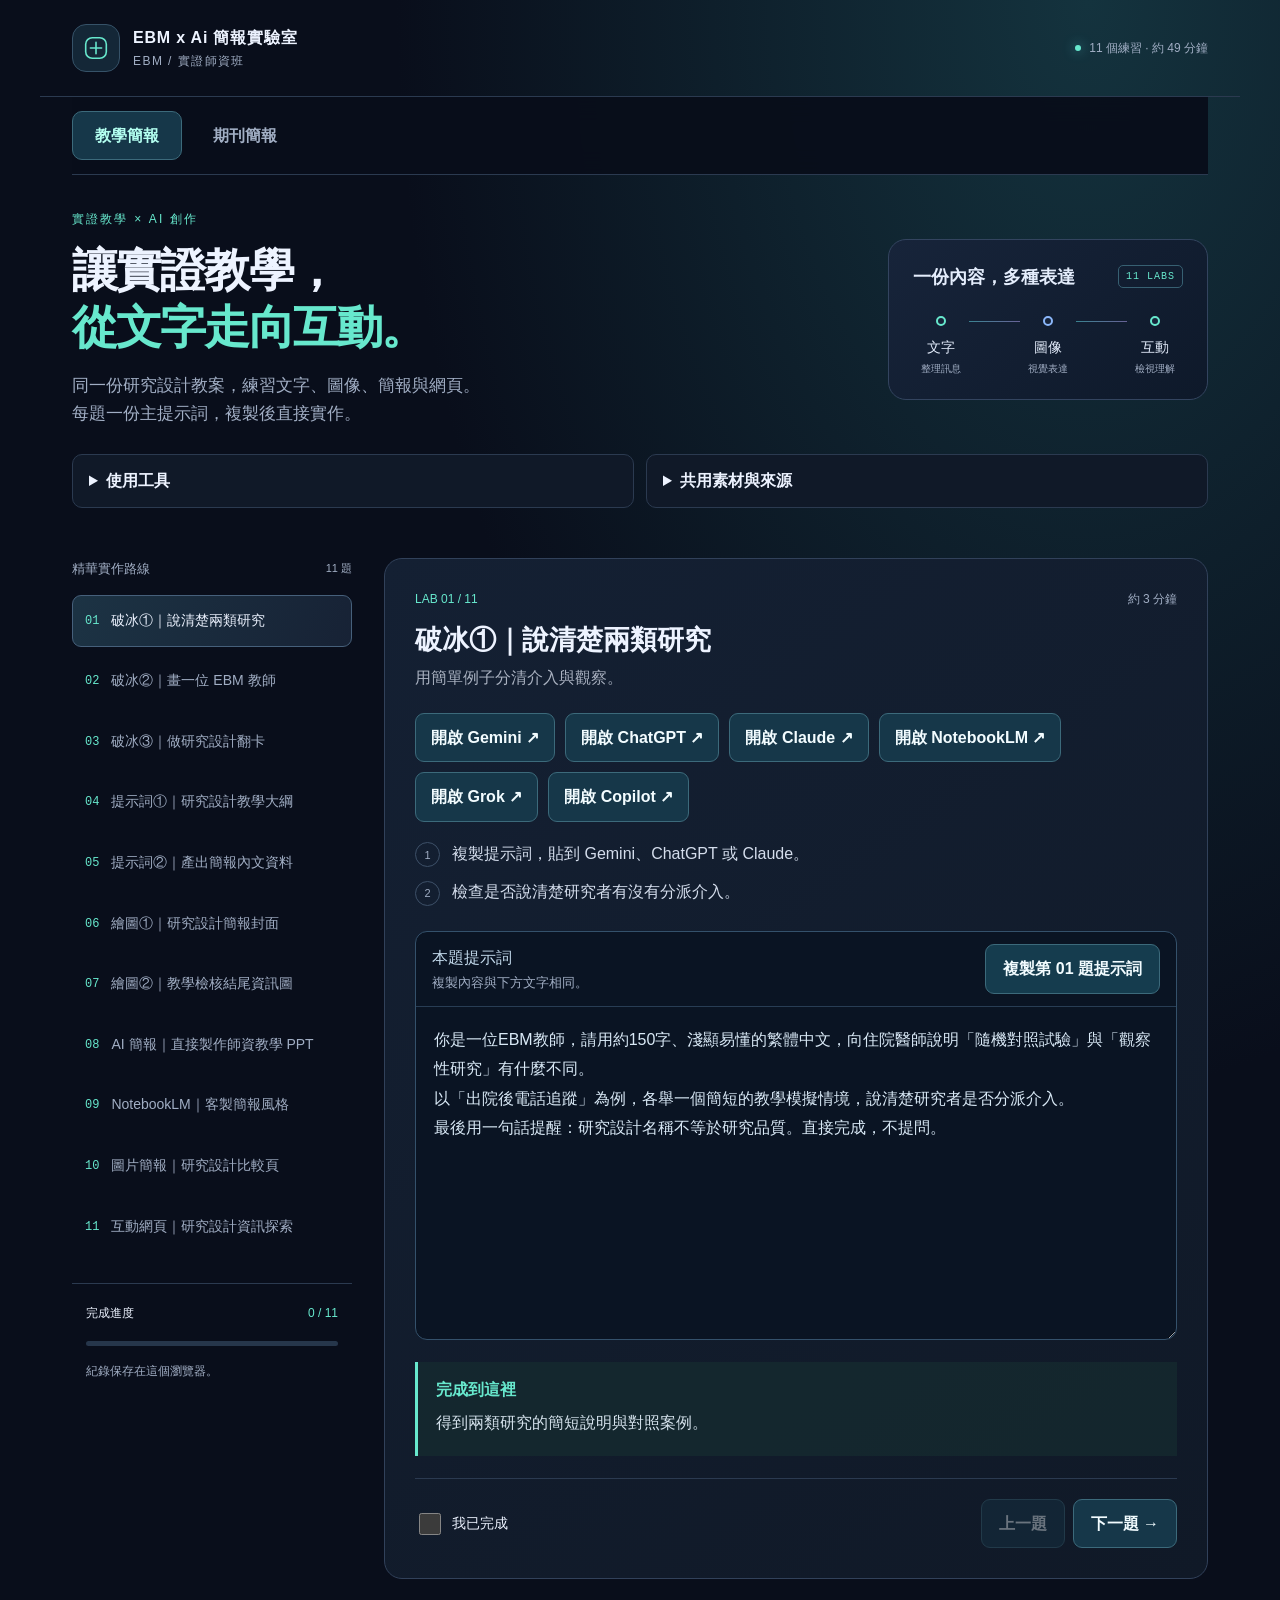
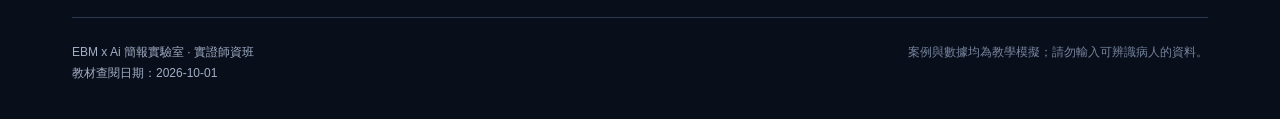
==== commit d42ce6d0: "Rename first course tab to teaching presentations" ====
--- a/index.html
+++ b/index.html
@@ -1 +1 @@
-<!doctype html><html lang="zh-Hant"><head><meta charset="utf-8"><meta name="viewport" content="width=device-width,initial-scale=1"><meta name="color-scheme" content="dark"><meta name="description" content="EBM教學教師AI精華實作：文字、繪圖、簡報與互動網頁。"><title>EBM x Ai 簡報實驗室｜研究設計實作</title><link rel="icon" href="favicon.svg"><link rel="stylesheet" href="style.css?v=20261107-journal"></head><body><a class="skip" href="#lesson">跳到練習</a><header><a class="brand" href="index.html"><span class="brand-icon" aria-hidden="true"><svg viewBox="0 0 32 32" fill="none"><rect x="5" y="5" width="22" height="22" rx="7"/><path d="M16 10v12M10 16h12"/></svg></span><span>EBM x Ai 簡報實驗室<small>EBM / 實證師資班</small></span></a><span class="status"><span class="dot"></span>11 個練習 · 約 49 分鐘</span></header><main><nav class="course-tabs" aria-label="課程分頁"><a href="index.html" aria-current="page">研究設計實作</a><a href="journal.html">期刊簡報</a></nav><section class="intro"><div><p class="eyebrow">實證教學 × AI 創作</p><h1>讓實證教學，<br><span>從文字走向互動。</span></h1><p class="lead">同一份研究設計教案，練習文字、圖像、簡報與網頁。<br>每題一份主提示詞，複製後直接實作。</p></div><div class="route-art" aria-hidden="true"><div class="travel-top">一份內容，多種表達<span class="travel-tag">11 LABS</span></div><div class="travel-route"><span class="travel-stop"><i></i><b>文字</b><small>整理訊息</small></span><span class="travel-connector"></span><span class="travel-stop"><i></i><b>圖像</b><small>視覺表達</small></span><span class="travel-connector"></span><span class="travel-stop"><i></i><b>互動</b><small>檢視理解</small></span></div></div></section><section class="setup" aria-label="課前準備"><details><summary>使用工具</summary><div class="setup-body"><div class="tool-links"><a href="https://gemini.google.com/" target="_blank" rel="noopener noreferrer">Gemini ↗</a><a href="https://chatgpt.com/" target="_blank" rel="noopener noreferrer">ChatGPT ↗</a><a href="https://claude.ai/" target="_blank" rel="noopener noreferrer">Claude ↗</a><a href="https://notebooklm.google.com/" target="_blank" rel="noopener noreferrer">NotebookLM ↗</a><a href="https://grok.com/" target="_blank" rel="noopener noreferrer">Grok ↗</a><a href="https://copilot.microsoft.com/" target="_blank" rel="noopener noreferrer">Copilot ↗</a></div><p>先登入工具。圖片生成、PPTX 與簡報功能依工具及帳號而異，無法使用時可跟著講師示範。</p></div></details><details><summary>共用素材與來源</summary><div class="setup-body"><p>本課以 EBM 教師示範「如何教隨機對照試驗與觀察性研究」為情境。案例與數據均為教學模擬，不代表真實研究。</p><button data-source>複製共用素材</button> <a href="EBM六頁教學素材.txt" download>下載文字檔</a><details><summary>查看六頁素材</summary><pre id="sourceText"></pre></details><a href="https://www.cebm.ox.ac.uk/resources/ebm-tools/study-designs" target="_blank" rel="noopener noreferrer">Oxford CEBM：研究設計 ↗</a><br><a href="https://casp-uk.net/casp-tools-checklists/" target="_blank" rel="noopener noreferrer">CASP：文獻評讀工具 ↗</a></div></details></section><div class="workspace"><aside><div class="list-head"><h2>精華實作路線</h2><span>11 題</span></div><nav id="lessons" aria-label="練習題目"></nav><div class="progress-box"><div><span>完成進度</span><strong id="progressText">0 / 11</strong></div><progress id="progress" max="11" value="0" aria-label="已完成題數"></progress><p>紀錄保存在這個瀏覽器。</p></div></aside><article id="lesson" tabindex="-1" aria-labelledby="lessonTitle"></article></div><footer><div>EBM x Ai 簡報實驗室 · 實證師資班<br>教材查閱日期：2026-10-01</div><span>案例與數據均為教學模擬；請勿輸入可辨識病人的資料。</span></footer></main><div id="toast" role="status" aria-live="polite"></div><dialog id="copyDialog"><h2>手動複製</h2><p>請全選下方內容，再複製到 AI 工具。</p><textarea id="manualCopy" readonly aria-label="待複製的提示詞"></textarea><button id="selectCopy">全選文字</button> <button id="closeCopy">關閉</button></dialog><dialog id="completionDialog" aria-labelledby="completionTitle" aria-describedby="completionMessage"><div class="celebration-particles" aria-hidden="true"></div><div class="completion-badge" aria-hidden="true">✓</div><p class="completion-label">全部練習完成</p><h2 id="completionTitle">恭喜你，完成 100%！</h2><p id="completionMessage">你已完成全部練習。</p><p class="completion-encouragement">把今天的靈感帶進教學，讓 AI 成為你的創作夥伴。</p><button id="closeCompletion" autofocus>太棒了！繼續探索</button></dialog><script src="course.js?v=20261107-journal"></script><script src="app.js?v=20261107-journal"></script></body></html>
+<!doctype html><html lang="zh-Hant"><head><meta charset="utf-8"><meta name="viewport" content="width=device-width,initial-scale=1"><meta name="color-scheme" content="dark"><meta name="description" content="EBM教學教師AI精華實作：文字、繪圖、簡報與互動網頁。"><title>EBM x Ai 簡報實驗室｜教學簡報</title><link rel="icon" href="favicon.svg"><link rel="stylesheet" href="style.css?v=20261107-journal"></head><body><a class="skip" href="#lesson">跳到練習</a><header><a class="brand" href="index.html"><span class="brand-icon" aria-hidden="true"><svg viewBox="0 0 32 32" fill="none"><rect x="5" y="5" width="22" height="22" rx="7"/><path d="M16 10v12M10 16h12"/></svg></span><span>EBM x Ai 簡報實驗室<small>EBM / 實證師資班</small></span></a><span class="status"><span class="dot"></span>11 個練習 · 約 49 分鐘</span></header><main><nav class="course-tabs" aria-label="課程分頁"><a href="index.html" aria-current="page">教學簡報</a><a href="journal.html">期刊簡報</a></nav><section class="intro"><div><p class="eyebrow">實證教學 × AI 創作</p><h1>讓實證教學，<br><span>從文字走向互動。</span></h1><p class="lead">同一份研究設計教案，練習文字、圖像、簡報與網頁。<br>每題一份主提示詞，複製後直接實作。</p></div><div class="route-art" aria-hidden="true"><div class="travel-top">一份內容，多種表達<span class="travel-tag">11 LABS</span></div><div class="travel-route"><span class="travel-stop"><i></i><b>文字</b><small>整理訊息</small></span><span class="travel-connector"></span><span class="travel-stop"><i></i><b>圖像</b><small>視覺表達</small></span><span class="travel-connector"></span><span class="travel-stop"><i></i><b>互動</b><small>檢視理解</small></span></div></div></section><section class="setup" aria-label="課前準備"><details><summary>使用工具</summary><div class="setup-body"><div class="tool-links"><a href="https://gemini.google.com/" target="_blank" rel="noopener noreferrer">Gemini ↗</a><a href="https://chatgpt.com/" target="_blank" rel="noopener noreferrer">ChatGPT ↗</a><a href="https://claude.ai/" target="_blank" rel="noopener noreferrer">Claude ↗</a><a href="https://notebooklm.google.com/" target="_blank" rel="noopener noreferrer">NotebookLM ↗</a><a href="https://grok.com/" target="_blank" rel="noopener noreferrer">Grok ↗</a><a href="https://copilot.microsoft.com/" target="_blank" rel="noopener noreferrer">Copilot ↗</a></div><p>先登入工具。圖片生成、PPTX 與簡報功能依工具及帳號而異，無法使用時可跟著講師示範。</p></div></details><details><summary>共用素材與來源</summary><div class="setup-body"><p>本課以 EBM 教師示範「如何教隨機對照試驗與觀察性研究」為情境。案例與數據均為教學模擬，不代表真實研究。</p><button data-source>複製共用素材</button> <a href="EBM六頁教學素材.txt" download>下載文字檔</a><details><summary>查看六頁素材</summary><pre id="sourceText"></pre></details><a href="https://www.cebm.ox.ac.uk/resources/ebm-tools/study-designs" target="_blank" rel="noopener noreferrer">Oxford CEBM：研究設計 ↗</a><br><a href="https://casp-uk.net/casp-tools-checklists/" target="_blank" rel="noopener noreferrer">CASP：文獻評讀工具 ↗</a></div></details></section><div class="workspace"><aside><div class="list-head"><h2>精華實作路線</h2><span>11 題</span></div><nav id="lessons" aria-label="練習題目"></nav><div class="progress-box"><div><span>完成進度</span><strong id="progressText">0 / 11</strong></div><progress id="progress" max="11" value="0" aria-label="已完成題數"></progress><p>紀錄保存在這個瀏覽器。</p></div></aside><article id="lesson" tabindex="-1" aria-labelledby="lessonTitle"></article></div><footer><div>EBM x Ai 簡報實驗室 · 實證師資班<br>教材查閱日期：2026-10-01</div><span>案例與數據均為教學模擬；請勿輸入可辨識病人的資料。</span></footer></main><div id="toast" role="status" aria-live="polite"></div><dialog id="copyDialog"><h2>手動複製</h2><p>請全選下方內容，再複製到 AI 工具。</p><textarea id="manualCopy" readonly aria-label="待複製的提示詞"></textarea><button id="selectCopy">全選文字</button> <button id="closeCopy">關閉</button></dialog><dialog id="completionDialog" aria-labelledby="completionTitle" aria-describedby="completionMessage"><div class="celebration-particles" aria-hidden="true"></div><div class="completion-badge" aria-hidden="true">✓</div><p class="completion-label">全部練習完成</p><h2 id="completionTitle">恭喜你，完成 100%！</h2><p id="completionMessage">你已完成全部練習。</p><p class="completion-encouragement">把今天的靈感帶進教學，讓 AI 成為你的創作夥伴。</p><button id="closeCompletion" autofocus>太棒了！繼續探索</button></dialog><script src="course.js?v=20261107-journal"></script><script src="app.js?v=20261107-journal"></script></body></html>
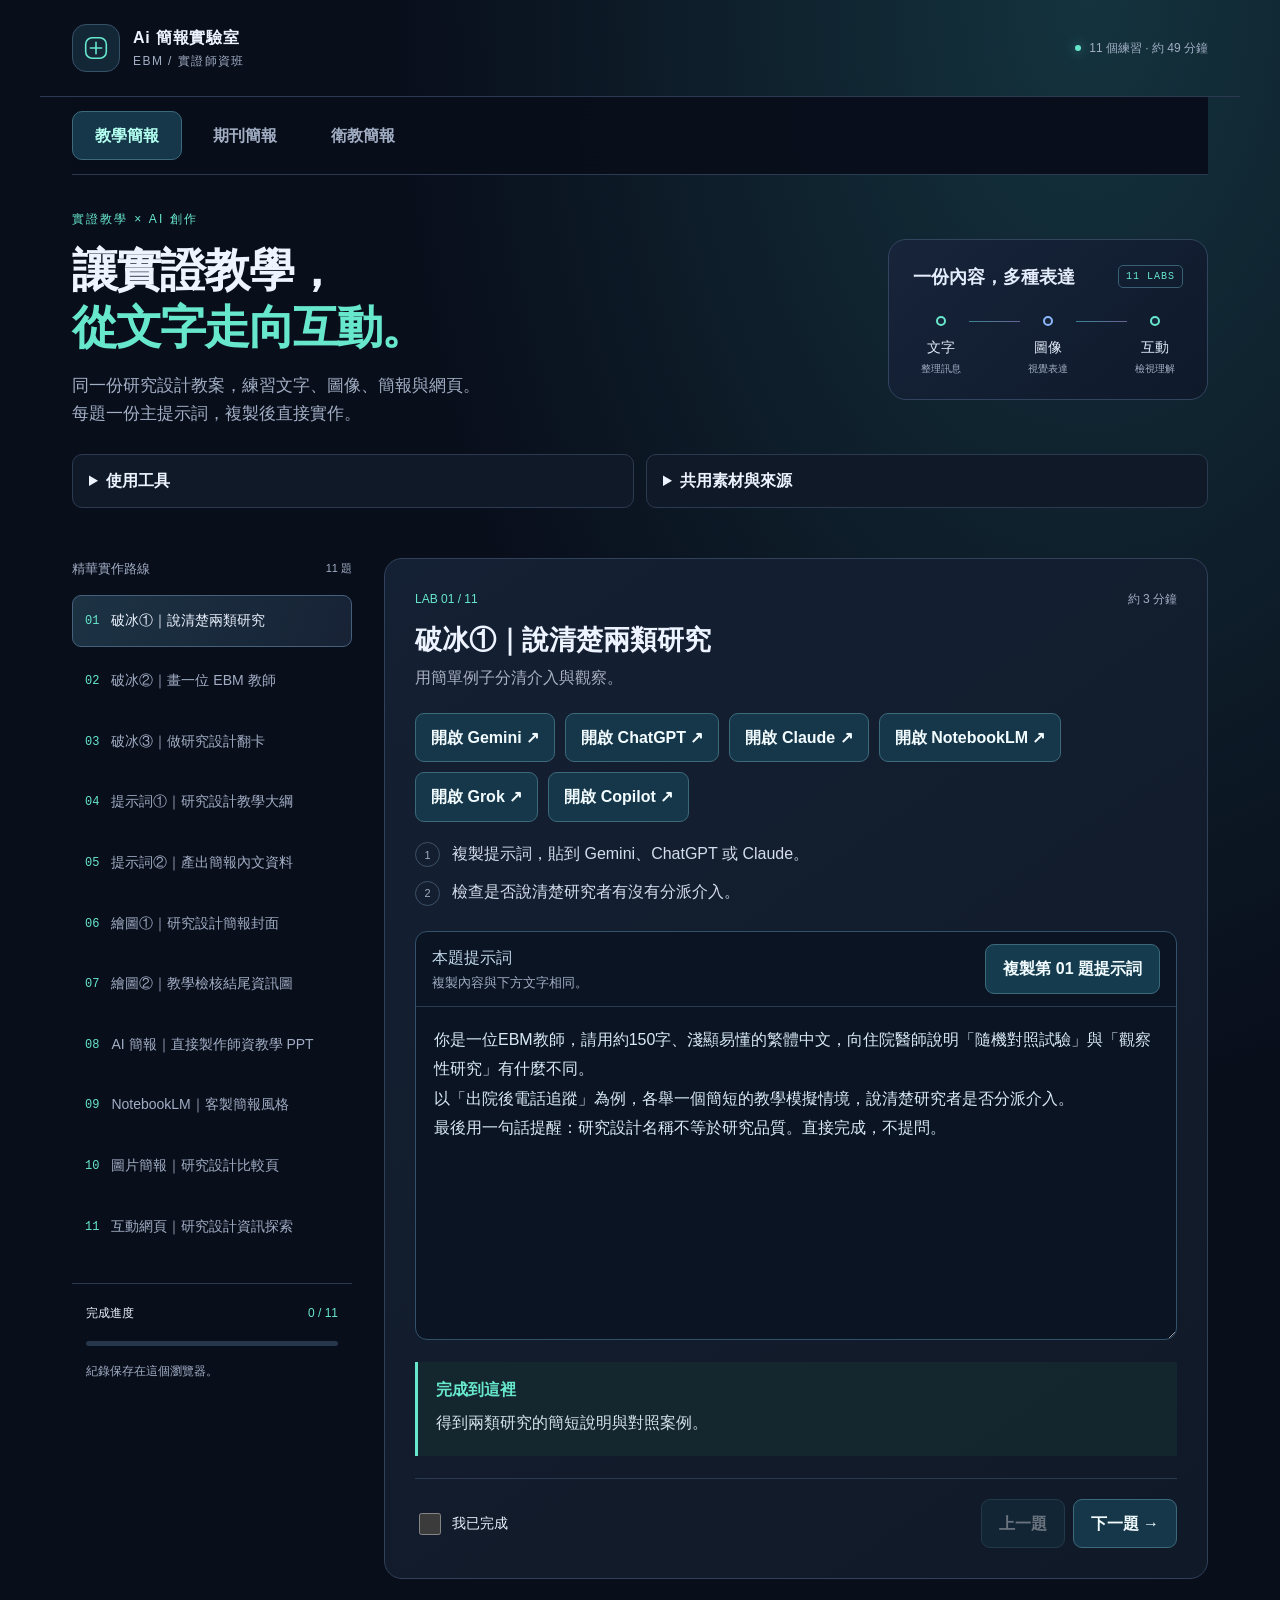
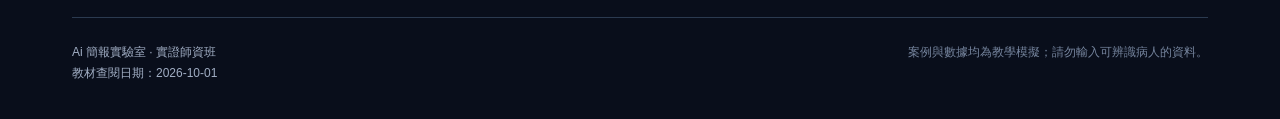
==== commit d11ba2f1: "Add health education slides and rename site to Ai presentation lab" ====
--- a/index.html
+++ b/index.html
@@ -1 +1 @@
-<!doctype html><html lang="zh-Hant"><head><meta charset="utf-8"><meta name="viewport" content="width=device-width,initial-scale=1"><meta name="color-scheme" content="dark"><meta name="description" content="EBM教學教師AI精華實作：文字、繪圖、簡報與互動網頁。"><title>EBM x Ai 簡報實驗室｜教學簡報</title><link rel="icon" href="favicon.svg"><link rel="stylesheet" href="style.css?v=20261107-journal"></head><body><a class="skip" href="#lesson">跳到練習</a><header><a class="brand" href="index.html"><span class="brand-icon" aria-hidden="true"><svg viewBox="0 0 32 32" fill="none"><rect x="5" y="5" width="22" height="22" rx="7"/><path d="M16 10v12M10 16h12"/></svg></span><span>EBM x Ai 簡報實驗室<small>EBM / 實證師資班</small></span></a><span class="status"><span class="dot"></span>11 個練習 · 約 49 分鐘</span></header><main><nav class="course-tabs" aria-label="課程分頁"><a href="index.html" aria-current="page">教學簡報</a><a href="journal.html">期刊簡報</a></nav><section class="intro"><div><p class="eyebrow">實證教學 × AI 創作</p><h1>讓實證教學，<br><span>從文字走向互動。</span></h1><p class="lead">同一份研究設計教案，練習文字、圖像、簡報與網頁。<br>每題一份主提示詞，複製後直接實作。</p></div><div class="route-art" aria-hidden="true"><div class="travel-top">一份內容，多種表達<span class="travel-tag">11 LABS</span></div><div class="travel-route"><span class="travel-stop"><i></i><b>文字</b><small>整理訊息</small></span><span class="travel-connector"></span><span class="travel-stop"><i></i><b>圖像</b><small>視覺表達</small></span><span class="travel-connector"></span><span class="travel-stop"><i></i><b>互動</b><small>檢視理解</small></span></div></div></section><section class="setup" aria-label="課前準備"><details><summary>使用工具</summary><div class="setup-body"><div class="tool-links"><a href="https://gemini.google.com/" target="_blank" rel="noopener noreferrer">Gemini ↗</a><a href="https://chatgpt.com/" target="_blank" rel="noopener noreferrer">ChatGPT ↗</a><a href="https://claude.ai/" target="_blank" rel="noopener noreferrer">Claude ↗</a><a href="https://notebooklm.google.com/" target="_blank" rel="noopener noreferrer">NotebookLM ↗</a><a href="https://grok.com/" target="_blank" rel="noopener noreferrer">Grok ↗</a><a href="https://copilot.microsoft.com/" target="_blank" rel="noopener noreferrer">Copilot ↗</a></div><p>先登入工具。圖片生成、PPTX 與簡報功能依工具及帳號而異，無法使用時可跟著講師示範。</p></div></details><details><summary>共用素材與來源</summary><div class="setup-body"><p>本課以 EBM 教師示範「如何教隨機對照試驗與觀察性研究」為情境。案例與數據均為教學模擬，不代表真實研究。</p><button data-source>複製共用素材</button> <a href="EBM六頁教學素材.txt" download>下載文字檔</a><details><summary>查看六頁素材</summary><pre id="sourceText"></pre></details><a href="https://www.cebm.ox.ac.uk/resources/ebm-tools/study-designs" target="_blank" rel="noopener noreferrer">Oxford CEBM：研究設計 ↗</a><br><a href="https://casp-uk.net/casp-tools-checklists/" target="_blank" rel="noopener noreferrer">CASP：文獻評讀工具 ↗</a></div></details></section><div class="workspace"><aside><div class="list-head"><h2>精華實作路線</h2><span>11 題</span></div><nav id="lessons" aria-label="練習題目"></nav><div class="progress-box"><div><span>完成進度</span><strong id="progressText">0 / 11</strong></div><progress id="progress" max="11" value="0" aria-label="已完成題數"></progress><p>紀錄保存在這個瀏覽器。</p></div></aside><article id="lesson" tabindex="-1" aria-labelledby="lessonTitle"></article></div><footer><div>EBM x Ai 簡報實驗室 · 實證師資班<br>教材查閱日期：2026-10-01</div><span>案例與數據均為教學模擬；請勿輸入可辨識病人的資料。</span></footer></main><div id="toast" role="status" aria-live="polite"></div><dialog id="copyDialog"><h2>手動複製</h2><p>請全選下方內容，再複製到 AI 工具。</p><textarea id="manualCopy" readonly aria-label="待複製的提示詞"></textarea><button id="selectCopy">全選文字</button> <button id="closeCopy">關閉</button></dialog><dialog id="completionDialog" aria-labelledby="completionTitle" aria-describedby="completionMessage"><div class="celebration-particles" aria-hidden="true"></div><div class="completion-badge" aria-hidden="true">✓</div><p class="completion-label">全部練習完成</p><h2 id="completionTitle">恭喜你，完成 100%！</h2><p id="completionMessage">你已完成全部練習。</p><p class="completion-encouragement">把今天的靈感帶進教學，讓 AI 成為你的創作夥伴。</p><button id="closeCompletion" autofocus>太棒了！繼續探索</button></dialog><script src="course.js?v=20261107-journal"></script><script src="app.js?v=20261107-journal"></script></body></html>
+<!doctype html><html lang="zh-Hant"><head><meta charset="utf-8"><meta name="viewport" content="width=device-width,initial-scale=1"><meta name="color-scheme" content="dark"><meta name="description" content="EBM教學教師AI精華實作：文字、繪圖、簡報與互動網頁。"><title>Ai 簡報實驗室｜教學簡報</title><link rel="icon" href="favicon.svg"><link rel="stylesheet" href="style.css?v=20261107-journal"></head><body><a class="skip" href="#lesson">跳到練習</a><header><a class="brand" href="index.html"><span class="brand-icon" aria-hidden="true"><svg viewBox="0 0 32 32" fill="none"><rect x="5" y="5" width="22" height="22" rx="7"/><path d="M16 10v12M10 16h12"/></svg></span><span>Ai 簡報實驗室<small>EBM / 實證師資班</small></span></a><span class="status"><span class="dot"></span>11 個練習 · 約 49 分鐘</span></header><main><nav class="course-tabs" aria-label="課程分頁"><a href="index.html" aria-current="page">教學簡報</a><a href="journal.html">期刊簡報</a><a href="health.html">衛教簡報</a></nav><section class="intro"><div><p class="eyebrow">實證教學 × AI 創作</p><h1>讓實證教學，<br><span>從文字走向互動。</span></h1><p class="lead">同一份研究設計教案，練習文字、圖像、簡報與網頁。<br>每題一份主提示詞，複製後直接實作。</p></div><div class="route-art" aria-hidden="true"><div class="travel-top">一份內容，多種表達<span class="travel-tag">11 LABS</span></div><div class="travel-route"><span class="travel-stop"><i></i><b>文字</b><small>整理訊息</small></span><span class="travel-connector"></span><span class="travel-stop"><i></i><b>圖像</b><small>視覺表達</small></span><span class="travel-connector"></span><span class="travel-stop"><i></i><b>互動</b><small>檢視理解</small></span></div></div></section><section class="setup" aria-label="課前準備"><details><summary>使用工具</summary><div class="setup-body"><div class="tool-links"><a href="https://gemini.google.com/" target="_blank" rel="noopener noreferrer">Gemini ↗</a><a href="https://chatgpt.com/" target="_blank" rel="noopener noreferrer">ChatGPT ↗</a><a href="https://claude.ai/" target="_blank" rel="noopener noreferrer">Claude ↗</a><a href="https://notebooklm.google.com/" target="_blank" rel="noopener noreferrer">NotebookLM ↗</a><a href="https://grok.com/" target="_blank" rel="noopener noreferrer">Grok ↗</a><a href="https://copilot.microsoft.com/" target="_blank" rel="noopener noreferrer">Copilot ↗</a></div><p>先登入工具。圖片生成、PPTX 與簡報功能依工具及帳號而異，無法使用時可跟著講師示範。</p></div></details><details><summary>共用素材與來源</summary><div class="setup-body"><p>本課以 EBM 教師示範「如何教隨機對照試驗與觀察性研究」為情境。案例與數據均為教學模擬，不代表真實研究。</p><button data-source>複製共用素材</button> <a href="EBM六頁教學素材.txt" download>下載文字檔</a><details><summary>查看六頁素材</summary><pre id="sourceText"></pre></details><a href="https://www.cebm.ox.ac.uk/resources/ebm-tools/study-designs" target="_blank" rel="noopener noreferrer">Oxford CEBM：研究設計 ↗</a><br><a href="https://casp-uk.net/casp-tools-checklists/" target="_blank" rel="noopener noreferrer">CASP：文獻評讀工具 ↗</a></div></details></section><div class="workspace"><aside><div class="list-head"><h2>精華實作路線</h2><span>11 題</span></div><nav id="lessons" aria-label="練習題目"></nav><div class="progress-box"><div><span>完成進度</span><strong id="progressText">0 / 11</strong></div><progress id="progress" max="11" value="0" aria-label="已完成題數"></progress><p>紀錄保存在這個瀏覽器。</p></div></aside><article id="lesson" tabindex="-1" aria-labelledby="lessonTitle"></article></div><footer><div>Ai 簡報實驗室 · 實證師資班<br>教材查閱日期：2026-10-01</div><span>案例與數據均為教學模擬；請勿輸入可辨識病人的資料。</span></footer></main><div id="toast" role="status" aria-live="polite"></div><dialog id="copyDialog"><h2>手動複製</h2><p>請全選下方內容，再複製到 AI 工具。</p><textarea id="manualCopy" readonly aria-label="待複製的提示詞"></textarea><button id="selectCopy">全選文字</button> <button id="closeCopy">關閉</button></dialog><dialog id="completionDialog" aria-labelledby="completionTitle" aria-describedby="completionMessage"><div class="celebration-particles" aria-hidden="true"></div><div class="completion-badge" aria-hidden="true">✓</div><p class="completion-label">全部練習完成</p><h2 id="completionTitle">恭喜你，完成 100%！</h2><p id="completionMessage">你已完成全部練習。</p><p class="completion-encouragement">把今天的靈感帶進教學，讓 AI 成為你的創作夥伴。</p><button id="closeCompletion" autofocus>太棒了！繼續探索</button></dialog><script src="course.js?v=20261107-journal"></script><script src="app.js?v=20261114-health"></script></body></html>
